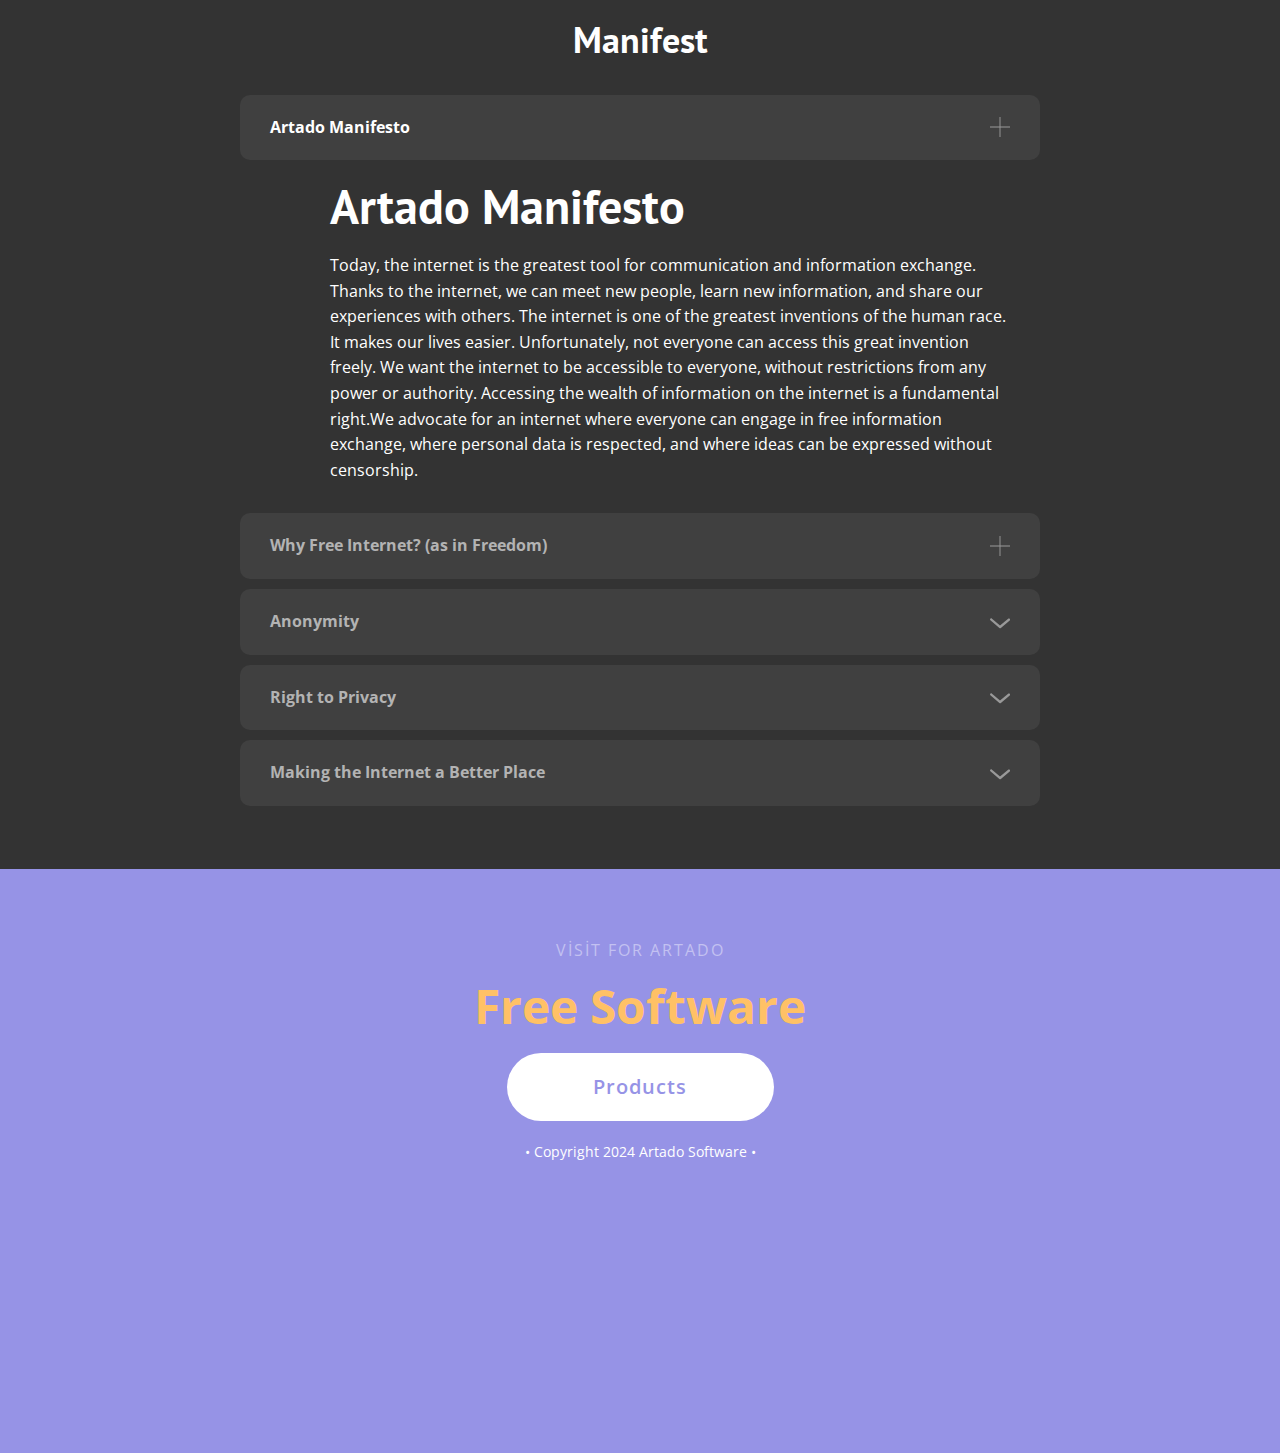
==== manifest/index.html @ 661f7820 "Add files via upload" ====
<!DOCTYPE html>
<html style="font-size: 16px;" lang="tr">
<head>
    <meta name="viewport" content="width=device-width, initial-scale=1.0">
    <meta charset="utf-8">
    <meta name="keywords" content="Özgür ve Açık kaynak üzerinde kurulu, Ücretsiz">
    <meta name="description" content="Artado Software ürünlerine ait dökümentasyon sayfası">
    <title>Artado Docs</title>
    <link rel="stylesheet" href="../capp.artado.com/98c7f1662faa76b8ba817a9982d3dadc472b928f/artado.css" media="screen">
<link rel="stylesheet" href="artado-site.css" media="screen">
<link rel="stylesheet" href="en_docs.css" media="screen">
    <script class="u-script" type="text/javascript" src="../capp.artado.com/assets/jquery-3.5.1.min.js" defer=""></script>
    <script class="u-script" type="text/javascript" src="../capp.artado.com/98c7f1662faa76b8ba817a9982d3dadc472b928f/artado.js" defer=""></script>
    <meta name="generator" content="Html">
    <link rel="icon" href="favicon.ico">
    <link id="u-theme-google-font" rel="stylesheet" href="https://fonts.googleapis.com/css?family=PT+Sans:400,400i,700,700i|Open+Sans:300,300i,400,400i,500,500i,600,600i,700,700i,800,800i">
    <link id="u-page-google-font" rel="stylesheet" href="https://fonts.googleapis.com/css?family=Open+Sans:300,300i,400,400i,500,500i,600,600i,700,700i,800,800i">
    
    
<body class="u-body u-hide-footer u-xl-mode" data-style="blank" data-posts="" data-global-section-properties="{&quot;colorings&quot;:{&quot;light&quot;:[&quot;clean&quot;],&quot;colored&quot;:[&quot;clean&quot;],&quot;dark&quot;:[&quot;dark&quot;]}}" data-source="blank" data-lang="tr" data-page-sections-style="[{&quot;name&quot;:&quot;blank&quot;}]" data-page-coloring-types="{&quot;light&quot;:[&quot;clean&quot;],&quot;colored&quot;:[&quot;clean&quot;],&quot;dark&quot;:[&quot;dark&quot;]}" data-page-category="&quot;Basic&quot;"><section class="u-align-center u-clearfix u-container-align-center u-grey-80 u-block-81af-1" custom-posts-hash="[T,T,T,T]" data-section-properties="{&quot;margin&quot;:&quot;none&quot;,&quot;stretch&quot;:true}" data-id="81af" data-style="accordion-5" id="sec-2fcc" data-source="Sketch">
  <div class="u-clearfix u-sheet u-block-81af-2">
    <h2 class="u-text u-text-default u-block-81af-3">Manifest<br></h2>
    <div class="u-accordion u-spacing-10 u-block-81af-4">
      
      
      <div class="u-accordion-item u-block-81af-13">
        <a class="active u-accordion-link u-active-grey-75 u-button-style u-grey-75 u-hover-grey-70 u-radius-10 u-text-active-white u-text-grey-30 u-text-hover-white u-block-81af-14" id="link-accordion-a910" aria-controls="accordion-a910" aria-selected="true">
          <span class="u-accordion-link-text">​Artado Manifesto</span><span class="u-accordion-link-icon u-icon u-text-grey-40 u-block-81af-26"><svg class="u-svg-link" preserveAspectRatio="xMidYMin slice" viewBox="0 0 42 42" style=""><use xmlns:xlink="http://www.w3.org/1999/xlink" xlink:href="#svg-a2e5"></use></svg><svg xmlns="http://www.w3.org/2000/svg" xmlns:xlink="http://www.w3.org/1999/xlink" version="1.1" xml:space="preserve" class="u-svg-content" viewBox="0 0 42 42" x="0px" y="0px" id="svg-a2e5" style="enable-background:new 0 0 42 42;"><polygon points="42,20 22,20 22,0 20,0 20,20 0,20 0,22 20,22 20,42 22,42 22,22 42,22 "></polygon></svg></span>
        </a>
        <div class="u-accordion-active u-accordion-pane u-container-style u-grey-80 u-block-81af-15" id="accordion-a910" aria-labelledby="link-accordion-a910">
          <div class="u-container-layout u-block-81af-16">
            
          <h1 class="u-text u-text-default u-block-81af-101">​Artado Manifesto</h1><p class="u-text u-text-default u-block-81af-106">​Today, the internet is the greatest tool for communication and information exchange. Thanks to the internet, we can meet new people, learn new information, and share our experiences with others. The internet is one of the greatest inventions of the human race. It makes our lives easier. Unfortunately, not everyone can access this great invention freely. We want the internet to be accessible to everyone, without restrictions from any power or authority. Accessing the wealth of information on the internet is a fundamental right.We advocate for an internet where everyone can engage in free information exchange, where personal data is respected, and where ideas can be expressed without censorship.</p></div>
        </div>
      </div>
    <div class="u-accordion-item u-block-81af-95">
        <a class="u-accordion-link u-active-grey-75 u-button-style u-grey-75 u-hover-grey-70 u-radius-10 u-text-active-white u-text-grey-30 u-text-hover-white u-block-81af-96" id="link-accordion-a910" aria-controls="accordion-a910" aria-selected="false">
          <span class="u-accordion-link-text">Why Free Internet? (as in Freedom)​</span><span class="u-accordion-link-icon u-icon u-text-grey-40 u-block-81af-97"><svg class="u-svg-link" preserveAspectRatio="xMidYMin slice" viewBox="0 0 42 42" style=""><use xmlns:xlink="http://www.w3.org/1999/xlink" xlink:href="#svg-5831"></use></svg><svg xmlns="http://www.w3.org/2000/svg" xmlns:xlink="http://www.w3.org/1999/xlink" version="1.1" xml:space="preserve" class="u-svg-content" viewBox="0 0 42 42" x="0px" y="0px" id="svg-5831" style="enable-background:new 0 0 42 42;"><polygon points="42,20 22,20 22,0 20,0 20,20 0,20 0,22 20,22 20,42 22,42 22,22 42,22 "></polygon></svg></span>
        </a>
        <div class="u-accordion-pane u-container-style u-grey-80 u-block-81af-98" id="accordion-a910" aria-labelledby="link-accordion-a910">
          <div class="u-container-layout u-block-81af-99">
            
          <h1 class="u-text u-text-default u-block-81af-108">​Why Free Internet? (as in Freedom)</h1><p class="u-text u-text-default u-block-81af-109">​People can share anything quickly and effectively through the internet. The internet allows rapid communication with millions. It is a tool for amplifying the voice of the public. Therefore, the internet should be accessible to everyone freely.Freedom of thought is a cornerstone of democracy. Restricting freedom of thought in democratically governed countries is a betrayal of democracy and the people. Freedom of thought should be a right for all of humanity, not just in democratic countries. The internet serves as a means to fulfill this right. Restricting this tool is a denial of one's fundamental rights.</p></div>
        </div>
      </div><div class="u-accordion-item u-block-81af-102">
    <a class="u-accordion-link u-active-grey-75 u-button-style u-grey-75 u-hover-grey-70 u-radius-10 u-text-active-white u-text-grey-30 u-text-hover-white u-block-81af-103" id="link-0812" aria-controls="0812" aria-selected="false">
        <span class="u-accordion-link-text">​Anonymity</span>
    <span class="u-accordion-link-icon u-icon u-text-grey-40 u-block-81af-104"><svg class="u-svg-link" preserveAspectRatio="xMidYMin slice" viewBox="0 0 16 16" style=""><use xlink:href="#svg-5d6e"></use></svg><svg xmlns="http://www.w3.org/2000/svg" xmlns:xlink="http://www.w3.org/1999/xlink" version="1.1" xml:space="preserve" class="u-svg-content" viewBox="0 0 16 16" x="0px" y="0px" id="svg-5d6e" data-color="#000000"><path d="M8,10.7L1.6,5.3c-0.4-0.4-1-0.4-1.3,0c-0.4,0.4-0.4,0.9,0,1.3l7.2,6.1c0.1,0.1,0.4,0.2,0.6,0.2s0.4-0.1,0.6-0.2l7.1-6
	c0.4-0.4,0.4-0.9,0-1.3c-0.4-0.4-1-0.4-1.3,0L8,10.7z"></path></svg></span></a>
    <div class="u-accordion-pane u-container-style u-grey-80 u-block-81af-105" id="0812" aria-labelledby="link-0812">
        <div class="u-container-layout u-block-81af-107">
        <h1 class="u-text u-text-default u-block-81af-118">​Anonymity</h1><p class="u-text u-text-default u-block-81af-119">​One of the most important aspects the internet brings is anonymity, but it can also be abused. The solution is not to restrict the internet or eliminate anonymity entirely. The fundamental and definitive solution is education and justice.An educated individual, enjoying freedom of thought, doesn't require anonymity. They know that expressing their ideas properly won't lead to negative consequences, and they won't misuse anonymity due to their education. Individuals who express themselves anonymously are often those without freedom of thought. An individual expresses ideas anonymously due to the fear of potential harm. Authorities seeking to prevent this misuse often attempt to eliminate anonymity or restrict the internet.Anonymous identities provided by the internet grant freedom of thought to those who lack it.</p></div>
    </div>
</div><div class="u-accordion-item u-block-81af-110">
    <a class="u-accordion-link u-active-grey-75 u-button-style u-grey-75 u-hover-grey-70 u-radius-10 u-text-active-white u-text-grey-30 u-text-hover-white u-block-81af-111" id="link-f676" aria-controls="f676" aria-selected="false">
        <span class="u-accordion-link-text">​Right to Privacy</span>
    <span class="u-accordion-link-icon u-icon u-text-grey-40 u-block-81af-112"><svg class="u-svg-link" preserveAspectRatio="xMidYMin slice" viewBox="0 0 16 16" style=""><use xlink:href="#svg-f643"></use></svg><svg xmlns="http://www.w3.org/2000/svg" xmlns:xlink="http://www.w3.org/1999/xlink" version="1.1" xml:space="preserve" class="u-svg-content" viewBox="0 0 16 16" x="0px" y="0px" id="svg-f643" data-color="#000000"><path d="M8,10.7L1.6,5.3c-0.4-0.4-1-0.4-1.3,0c-0.4,0.4-0.4,0.9,0,1.3l7.2,6.1c0.1,0.1,0.4,0.2,0.6,0.2s0.4-0.1,0.6-0.2l7.1-6
	c0.4-0.4,0.4-0.9,0-1.3c-0.4-0.4-1-0.4-1.3,0L8,10.7z"></path></svg></span></a>
    <div class="u-accordion-pane u-container-style u-grey-80 u-block-81af-113" id="f676" aria-labelledby="link-f676">
        <div class="u-container-layout u-block-81af-120">
        <h1 class="u-text u-text-default u-block-81af-121">​Right to Privacy</h1><p class="u-text u-text-default u-block-81af-122">​Privacy is one of the fundamental rights of individuals. Personal data should not be collected via the internet tools people use. Personal data is private and taking it without consent is a violation. At Artado, we respect individuals' personal data and strive to navigate the internet freely while protecting personal data. Individuals have the responsibility to choose the right tools to safeguard their personal data.</p></div>
    </div>
</div><div class="u-accordion-item u-block-81af-114">
    <a class="u-accordion-link u-active-grey-75 u-button-style u-grey-75 u-hover-grey-70 u-radius-10 u-text-active-white u-text-grey-30 u-text-hover-white u-block-81af-115" id="link-369d" aria-controls="369d" aria-selected="false">
        <span class="u-accordion-link-text">​Making the Internet a Better Place</span>
    <span class="u-accordion-link-icon u-icon u-text-grey-40 u-block-81af-116"><svg class="u-svg-link" preserveAspectRatio="xMidYMin slice" viewBox="0 0 16 16" style=""><use xlink:href="#svg-ec94"></use></svg><svg xmlns="http://www.w3.org/2000/svg" xmlns:xlink="http://www.w3.org/1999/xlink" version="1.1" xml:space="preserve" class="u-svg-content" viewBox="0 0 16 16" x="0px" y="0px" id="svg-ec94" data-color="#000000"><path d="M8,10.7L1.6,5.3c-0.4-0.4-1-0.4-1.3,0c-0.4,0.4-0.4,0.9,0,1.3l7.2,6.1c0.1,0.1,0.4,0.2,0.6,0.2s0.4-0.1,0.6-0.2l7.1-6
	c0.4-0.4,0.4-0.9,0-1.3c-0.4-0.4-1-0.4-1.3,0L8,10.7z"></path></svg></span></a>
    <div class="u-accordion-pane u-container-style u-grey-80 u-block-81af-117" id="369d" aria-labelledby="link-369d">
        <div class="u-container-layout u-block-81af-123">
        <h1 class="u-text u-text-default u-block-81af-124">​Making the Internet a Better Place</h1><p class="u-text u-text-default u-block-81af-125">​Implementing the principles above will truly make the internet a beautiful place. In the 21st century, the internet is both an entertainment network and a communication network. It is one of the most important factors for human progress. We at Artado support the principles mentioned above and invite you to do the same. The internet will be a better place when we unite!</p></div>
    </div>
</div></div>
  </div>
  <style data-mode="XL" data-visited="true">@media (min-width: 1200px) {
  .u-block-81af-1 {
    background-image: none;
  }
  .u-block-81af-2 {
    min-height: 869px;
  }
  .u-block-81af-3 {
    font-weight: 700;
    margin-top: 0;
    margin-bottom: 0;
    margin-left: auto;
    margin-right: auto;
  }
  .u-block-81af-4 {
    width: 800px;
    margin-top: 35px;
    margin-left: auto;
    margin-right: auto;
    margin-bottom: 60px;
  }
  .u-block-81af-13 {
    margin-bottom: 0;
  }
  .u-block-81af-14 {
    background-image: none;
    font-weight: 700;
    padding-top: 20px;
    padding-bottom: 20px;
    padding-left: 30px;
    padding-right: 30px;
  }
  .u-block-81af-26 {
    height: 20px;
    width: 20px;
  }
  .u-block-81af-15 {
    min-height: 283px;
    background-image: none;
    height: auto;
  }
  .u-block-81af-16 {
    padding-top: 0;
    padding-bottom: 0;
    padding-left: 30px;
    padding-right: 30px;
  }
  .u-block-81af-101 {
    margin-top: 30px;
    margin-right: auto;
    margin-bottom: 0;
    margin-left: 60px;
  }
  .u-block-81af-106 {
    margin-left: 60px;
    margin-right: auto;
    margin-bottom: 0;
  }
  .u-block-81af-96 {
    background-image: none;
    font-weight: 700;
    padding-top: 20px;
    padding-bottom: 20px;
    padding-left: 30px;
    padding-right: 30px;
  }
  .u-block-81af-97 {
    height: 20px;
    width: 20px;
  }
  .u-block-81af-98 {
    min-height: 283px;
    background-image: none;
    height: auto;
  }
  .u-block-81af-99 {
    padding-top: 0;
    padding-bottom: 0;
    padding-left: 18px;
    padding-right: 18px;
  }
  .u-block-81af-108 {
    margin-top: 39px;
    margin-right: auto;
    margin-bottom: 0;
    margin-left: 0;
  }
  .u-block-81af-109 {
    margin-top: 18px;
    margin-right: auto;
    margin-bottom: 0;
    margin-left: 0;
  }
  .u-block-81af-102 {
    margin-bottom: 0;
  }
  .u-block-81af-103 {
    background-image: none;
    font-weight: 700;
    padding-top: 20px;
    padding-bottom: 20px;
    padding-left: 30px;
    padding-right: 30px;
  }
  .u-block-81af-104 {
    height: 20px;
    width: 20px;
  }
  .u-block-81af-105 {
    min-height: 283px;
    background-image: none;
    height: auto;
  }
  .u-block-81af-107 {
    padding-top: 30px;
    padding-bottom: 30px;
    padding-left: 30px;
    padding-right: 30px;
  }
  .u-block-81af-118 {
    margin-bottom: 0;
    margin-top: 0;
  }
  .u-block-81af-119 {
    margin-left: 0;
    margin-right: auto;
    margin-bottom: 0;
  }
  .u-block-81af-110 {
    margin-bottom: 0;
  }
  .u-block-81af-111 {
    background-image: none;
    font-weight: 700;
    padding-top: 20px;
    padding-bottom: 20px;
    padding-left: 30px;
    padding-right: 30px;
  }
  .u-block-81af-112 {
    height: 20px;
    width: 20px;
  }
  .u-block-81af-113 {
    min-height: 283px;
    background-image: none;
    height: auto;
  }
  .u-block-81af-120 {
    padding-top: 30px;
    padding-bottom: 30px;
    padding-left: 30px;
    padding-right: 30px;
  }
  .u-block-81af-121 {
    margin-bottom: 0;
    margin-top: 0;
  }
  .u-block-81af-122 {
    margin-left: 0;
    margin-right: auto;
    margin-bottom: 0;
  }
  .u-block-81af-114 {
    margin-bottom: 0;
  }
  .u-block-81af-115 {
    background-image: none;
    font-weight: 700;
    padding-top: 20px;
    padding-bottom: 20px;
    padding-left: 30px;
    padding-right: 30px;
  }
  .u-block-81af-116 {
    height: 20px;
    width: 20px;
  }
  .u-block-81af-117 {
    min-height: 283px;
    background-image: none;
    height: auto;
  }
  .u-block-81af-123 {
    padding-top: 30px;
    padding-left: 30px;
    padding-right: 30px;
    padding-bottom: 63px;
  }
  .u-block-81af-124 {
    margin-bottom: 0;
    margin-top: 0;
  }
  .u-block-81af-125 {
    margin-left: 0;
    margin-right: auto;
    margin-bottom: 0;
  }
}</style>
  <style data-mode="LG">@media (max-width: 1199px) and (min-width: 992px) {
  .u-block-81af-1 {
    background-image: none;
  }
  .u-block-81af-2 {
    min-height: 869px;
  }
  .u-block-81af-3 {
    font-weight: 700;
    margin-top: 0;
    margin-left: auto;
    margin-right: auto;
    margin-bottom: 0;
  }
  .u-block-81af-4 {
    margin-bottom: 60px;
    margin-top: 35px;
    width: 800px;
    margin-left: auto;
    margin-right: auto;
  }
  .u-block-81af-13 {
    margin-bottom: 0;
  }
  .u-block-81af-14 {
    background-image: none;
    font-weight: 700;
    padding-top: 20px;
    padding-bottom: 20px;
    padding-left: 30px;
    padding-right: 30px;
  }
  .u-block-81af-26 {
    height: 20px;
    width: 20px;
  }
  .u-block-81af-15 {
    background-image: none;
    height: auto;
    min-height: 283px;
  }
  .u-block-81af-16 {
    padding-top: 0;
    padding-bottom: 0;
    padding-left: 30px;
    padding-right: 30px;
  }
  .u-block-81af-101 {
    margin-top: 30px;
    margin-right: auto;
    margin-bottom: 0;
    margin-left: 60px;
  }
  .u-block-81af-106 {
    margin-left: 60px;
    margin-right: auto;
    margin-bottom: 0;
  }
  .u-block-81af-96 {
    background-image: none;
    font-weight: 700;
    padding-top: 20px;
    padding-bottom: 20px;
    padding-left: 30px;
    padding-right: 30px;
  }
  .u-block-81af-97 {
    height: 20px;
    width: 20px;
  }
  .u-block-81af-98 {
    background-image: none;
    height: auto;
    min-height: 283px;
  }
  .u-block-81af-99 {
    padding-top: 0;
    padding-bottom: 0;
    padding-left: 18px;
    padding-right: 18px;
  }
  .u-block-81af-108 {
    margin-top: 39px;
    margin-right: auto;
    margin-bottom: 0;
    margin-left: 0;
  }
  .u-block-81af-109 {
    margin-left: 0;
    margin-right: auto;
    margin-bottom: 0;
    margin-top: 18px;
  }
  .u-block-81af-102 {
    margin-bottom: 0;
  }
  .u-block-81af-103 {
    background-image: none;
    font-weight: 700;
    padding-top: 20px;
    padding-bottom: 20px;
    padding-left: 30px;
    padding-right: 30px;
  }
  .u-block-81af-104 {
    height: 20px;
    width: 20px;
  }
  .u-block-81af-105 {
    background-image: none;
    height: auto;
    min-height: 283px;
  }
  .u-block-81af-107 {
    padding-top: 30px;
    padding-bottom: 30px;
    padding-left: 30px;
    padding-right: 30px;
  }
  .u-block-81af-118 {
    margin-bottom: 0;
    margin-top: 0;
  }
  .u-block-81af-119 {
    margin-left: 0;
    margin-right: auto;
    margin-bottom: 0;
  }
  .u-block-81af-110 {
    margin-bottom: 0;
  }
  .u-block-81af-111 {
    background-image: none;
    font-weight: 700;
    padding-top: 20px;
    padding-bottom: 20px;
    padding-left: 30px;
    padding-right: 30px;
  }
  .u-block-81af-112 {
    height: 20px;
    width: 20px;
  }
  .u-block-81af-113 {
    background-image: none;
    height: auto;
    min-height: 283px;
  }
  .u-block-81af-120 {
    padding-top: 30px;
    padding-bottom: 30px;
    padding-left: 30px;
    padding-right: 30px;
  }
  .u-block-81af-121 {
    margin-bottom: 0;
    margin-top: 0;
  }
  .u-block-81af-122 {
    margin-left: 0;
    margin-right: auto;
    margin-bottom: 0;
  }
  .u-block-81af-114 {
    margin-bottom: 0;
  }
  .u-block-81af-115 {
    background-image: none;
    font-weight: 700;
    padding-top: 20px;
    padding-bottom: 20px;
    padding-left: 30px;
    padding-right: 30px;
  }
  .u-block-81af-116 {
    height: 20px;
    width: 20px;
  }
  .u-block-81af-117 {
    background-image: none;
    height: auto;
    min-height: 283px;
  }
  .u-block-81af-123 {
    padding-top: 30px;
    padding-bottom: 63px;
    padding-left: 30px;
    padding-right: 30px;
  }
  .u-block-81af-124 {
    margin-bottom: 0;
    margin-top: 0;
  }
  .u-block-81af-125 {
    margin-left: 0;
    margin-right: auto;
    margin-bottom: 0;
  }
}</style>
  <style data-mode="MD">@media (max-width: 991px) and (min-width: 768px) {
  .u-block-81af-1 {
    background-image: none;
  }
  .u-block-81af-2 {
    min-height: 869px;
  }
  .u-block-81af-3 {
    font-weight: 700;
    margin-top: 0;
    margin-left: auto;
    margin-right: auto;
    margin-bottom: 0;
  }
  .u-block-81af-4 {
    margin-bottom: 60px;
    margin-top: 35px;
    width: 720px;
    margin-left: auto;
    margin-right: auto;
  }
  .u-block-81af-13 {
    margin-bottom: 0;
  }
  .u-block-81af-14 {
    background-image: none;
    font-weight: 700;
    padding-top: 20px;
    padding-bottom: 20px;
    padding-left: 30px;
    padding-right: 30px;
  }
  .u-block-81af-26 {
    height: 20px;
    width: 20px;
  }
  .u-block-81af-15 {
    background-image: none;
    height: auto;
    min-height: 283px;
  }
  .u-block-81af-16 {
    padding-top: 0;
    padding-bottom: 0;
    padding-left: 30px;
    padding-right: 30px;
  }
  .u-block-81af-101 {
    margin-top: 30px;
    margin-right: auto;
    margin-bottom: 0;
    margin-left: 60px;
  }
  .u-block-81af-106 {
    margin-left: 60px;
    margin-right: auto;
    margin-bottom: 0;
  }
  .u-block-81af-96 {
    background-image: none;
    font-weight: 700;
    padding-top: 20px;
    padding-bottom: 20px;
    padding-left: 30px;
    padding-right: 30px;
  }
  .u-block-81af-97 {
    height: 20px;
    width: 20px;
  }
  .u-block-81af-98 {
    background-image: none;
    height: auto;
    min-height: 283px;
  }
  .u-block-81af-99 {
    padding-top: 0;
    padding-bottom: 0;
    padding-left: 18px;
    padding-right: 18px;
  }
  .u-block-81af-108 {
    margin-top: 39px;
    margin-right: 0;
    margin-bottom: 0;
    margin-left: 0;
  }
  .u-block-81af-109 {
    margin-left: 0;
    margin-right: auto;
    margin-bottom: 0;
    margin-top: 18px;
  }
  .u-block-81af-102 {
    margin-bottom: 0;
  }
  .u-block-81af-103 {
    background-image: none;
    font-weight: 700;
    padding-top: 20px;
    padding-bottom: 20px;
    padding-left: 30px;
    padding-right: 30px;
  }
  .u-block-81af-104 {
    height: 20px;
    width: 20px;
  }
  .u-block-81af-105 {
    background-image: none;
    height: auto;
    min-height: 283px;
  }
  .u-block-81af-107 {
    padding-top: 30px;
    padding-bottom: 30px;
    padding-left: 30px;
    padding-right: 30px;
  }
  .u-block-81af-118 {
    margin-bottom: 0;
    margin-top: 0;
  }
  .u-block-81af-119 {
    margin-left: 0;
    margin-right: auto;
    margin-bottom: 0;
  }
  .u-block-81af-110 {
    margin-bottom: 0;
  }
  .u-block-81af-111 {
    background-image: none;
    font-weight: 700;
    padding-top: 20px;
    padding-bottom: 20px;
    padding-left: 30px;
    padding-right: 30px;
  }
  .u-block-81af-112 {
    height: 20px;
    width: 20px;
  }
  .u-block-81af-113 {
    background-image: none;
    height: auto;
    min-height: 283px;
  }
  .u-block-81af-120 {
    padding-top: 30px;
    padding-bottom: 30px;
    padding-left: 30px;
    padding-right: 30px;
  }
  .u-block-81af-121 {
    margin-bottom: 0;
    margin-top: 0;
  }
  .u-block-81af-122 {
    margin-left: 0;
    margin-right: auto;
    margin-bottom: 0;
  }
  .u-block-81af-114 {
    margin-bottom: 0;
  }
  .u-block-81af-115 {
    background-image: none;
    font-weight: 700;
    padding-top: 20px;
    padding-bottom: 20px;
    padding-left: 30px;
    padding-right: 30px;
  }
  .u-block-81af-116 {
    height: 20px;
    width: 20px;
  }
  .u-block-81af-117 {
    background-image: none;
    height: auto;
    min-height: 283px;
  }
  .u-block-81af-123 {
    padding-top: 30px;
    padding-bottom: 30px;
    padding-left: 30px;
    padding-right: 30px;
  }
  .u-block-81af-124 {
    margin-bottom: 0;
    margin-top: 0;
  }
  .u-block-81af-125 {
    margin-left: 0;
    margin-right: auto;
    margin-bottom: 0;
  }
}</style>
  <style data-mode="SM">@media (max-width: 767px) and (min-width: 576px) {
  .u-block-81af-1 {
    background-image: none;
  }
  .u-block-81af-2 {
    min-height: 869px;
  }
  .u-block-81af-3 {
    font-weight: 700;
    margin-top: 0;
    margin-left: auto;
    margin-right: auto;
    margin-bottom: 0;
  }
  .u-block-81af-4 {
    margin-bottom: 60px;
    margin-top: 35px;
    width: 540px;
    margin-left: auto;
    margin-right: auto;
  }
  .u-block-81af-13 {
    margin-bottom: 0;
  }
  .u-block-81af-14 {
    background-image: none;
    font-weight: 700;
    padding-top: 20px;
    padding-bottom: 20px;
    padding-left: 30px;
    padding-right: 30px;
  }
  .u-block-81af-26 {
    height: 20px;
    width: 20px;
  }
  .u-block-81af-15 {
    background-image: none;
    height: auto;
    min-height: 283px;
  }
  .u-block-81af-16 {
    padding-top: 0;
    padding-bottom: 0;
    padding-left: 30px;
    padding-right: 30px;
  }
  .u-block-81af-101 {
    margin-top: 30px;
    margin-right: auto;
    margin-bottom: 0;
    margin-left: 60px;
  }
  .u-block-81af-106 {
    margin-left: 60px;
    margin-right: auto;
    margin-bottom: 0;
  }
  .u-block-81af-96 {
    background-image: none;
    font-weight: 700;
    padding-top: 20px;
    padding-bottom: 20px;
    padding-left: 30px;
    padding-right: 30px;
  }
  .u-block-81af-97 {
    height: 20px;
    width: 20px;
  }
  .u-block-81af-98 {
    background-image: none;
    height: auto;
    min-height: 283px;
  }
  .u-block-81af-99 {
    padding-top: 0;
    padding-bottom: 0;
    padding-left: 10px;
    padding-right: 10px;
  }
  .u-block-81af-108 {
    margin-top: 39px;
    margin-right: 0;
    margin-bottom: 0;
    margin-left: 0;
  }
  .u-block-81af-109 {
    margin-left: 0;
    margin-right: auto;
    margin-bottom: 0;
    margin-top: 18px;
  }
  .u-block-81af-102 {
    margin-bottom: 0;
  }
  .u-block-81af-103 {
    background-image: none;
    font-weight: 700;
    padding-top: 20px;
    padding-bottom: 20px;
    padding-left: 30px;
    padding-right: 30px;
  }
  .u-block-81af-104 {
    height: 20px;
    width: 20px;
  }
  .u-block-81af-105 {
    background-image: none;
    height: auto;
    min-height: 283px;
  }
  .u-block-81af-107 {
    padding-top: 30px;
    padding-bottom: 30px;
    padding-left: 10px;
    padding-right: 10px;
  }
  .u-block-81af-118 {
    margin-bottom: 0;
    margin-top: 0;
  }
  .u-block-81af-119 {
    margin-left: 0;
    margin-right: auto;
    margin-bottom: 0;
  }
  .u-block-81af-110 {
    margin-bottom: 0;
  }
  .u-block-81af-111 {
    background-image: none;
    font-weight: 700;
    padding-top: 20px;
    padding-bottom: 20px;
    padding-left: 30px;
    padding-right: 30px;
  }
  .u-block-81af-112 {
    height: 20px;
    width: 20px;
  }
  .u-block-81af-113 {
    background-image: none;
    height: auto;
    min-height: 283px;
  }
  .u-block-81af-120 {
    padding-top: 30px;
    padding-bottom: 30px;
    padding-left: 10px;
    padding-right: 10px;
  }
  .u-block-81af-121 {
    margin-bottom: 0;
    margin-top: 0;
  }
  .u-block-81af-122 {
    margin-left: 0;
    margin-right: auto;
    margin-bottom: 0;
  }
  .u-block-81af-114 {
    margin-bottom: 0;
  }
  .u-block-81af-115 {
    background-image: none;
    font-weight: 700;
    padding-top: 20px;
    padding-bottom: 20px;
    padding-left: 30px;
    padding-right: 30px;
  }
  .u-block-81af-116 {
    height: 20px;
    width: 20px;
  }
  .u-block-81af-117 {
    background-image: none;
    height: auto;
    min-height: 283px;
  }
  .u-block-81af-123 {
    padding-top: 30px;
    padding-bottom: 30px;
    padding-left: 10px;
    padding-right: 10px;
  }
  .u-block-81af-124 {
    margin-bottom: 0;
    margin-top: 0;
  }
  .u-block-81af-125 {
    margin-left: 0;
    margin-right: auto;
    margin-bottom: 0;
  }
}</style>
  <style data-mode="XS">@media (max-width: 575px) {
  .u-block-81af-1 {
    background-image: none;
  }
  .u-block-81af-2 {
    min-height: 869px;
  }
  .u-block-81af-3 {
    font-weight: 700;
    margin-top: 0;
    margin-left: auto;
    margin-right: auto;
    margin-bottom: 0;
  }
  .u-block-81af-4 {
    margin-bottom: 60px;
    margin-top: 35px;
    width: 340px;
    margin-left: auto;
    margin-right: auto;
  }
  .u-block-81af-13 {
    margin-bottom: 0;
  }
  .u-block-81af-14 {
    background-image: none;
    font-weight: 700;
    padding-top: 20px;
    padding-bottom: 20px;
    padding-left: 30px;
    padding-right: 30px;
  }
  .u-block-81af-26 {
    height: 20px;
    width: 20px;
  }
  .u-block-81af-15 {
    background-image: none;
    height: auto;
    min-height: 283px;
  }
  .u-block-81af-16 {
    padding-top: 0;
    padding-bottom: 0;
    padding-left: 30px;
    padding-right: 30px;
  }
  .u-block-81af-101 {
    margin-top: 30px;
    margin-right: auto;
    margin-bottom: 0;
    margin-left: 60px;
  }
  .u-block-81af-106 {
    margin-left: 60px;
    margin-right: auto;
    margin-bottom: 0;
  }
  .u-block-81af-96 {
    background-image: none;
    font-weight: 700;
    padding-top: 20px;
    padding-bottom: 20px;
    padding-left: 30px;
    padding-right: 30px;
  }
  .u-block-81af-97 {
    height: 20px;
    width: 20px;
  }
  .u-block-81af-98 {
    background-image: none;
    height: auto;
    min-height: 283px;
  }
  .u-block-81af-99 {
    padding-top: 0;
    padding-bottom: 0;
    padding-left: 10px;
    padding-right: 10px;
  }
  .u-block-81af-108 {
    margin-top: 39px;
    margin-right: 0;
    margin-bottom: 0;
    margin-left: 0;
  }
  .u-block-81af-109 {
    margin-left: 0;
    margin-right: auto;
    margin-bottom: 0;
    margin-top: 18px;
  }
  .u-block-81af-102 {
    margin-bottom: 0;
  }
  .u-block-81af-103 {
    background-image: none;
    font-weight: 700;
    padding-top: 20px;
    padding-bottom: 20px;
    padding-left: 30px;
    padding-right: 30px;
  }
  .u-block-81af-104 {
    height: 20px;
    width: 20px;
  }
  .u-block-81af-105 {
    background-image: none;
    height: auto;
    min-height: 283px;
  }
  .u-block-81af-107 {
    padding-top: 30px;
    padding-bottom: 30px;
    padding-left: 10px;
    padding-right: 10px;
  }
  .u-block-81af-118 {
    margin-bottom: 0;
    margin-top: 0;
  }
  .u-block-81af-119 {
    margin-left: 0;
    margin-right: auto;
    margin-bottom: 0;
  }
  .u-block-81af-110 {
    margin-bottom: 0;
  }
  .u-block-81af-111 {
    background-image: none;
    font-weight: 700;
    padding-top: 20px;
    padding-bottom: 20px;
    padding-left: 30px;
    padding-right: 30px;
  }
  .u-block-81af-112 {
    height: 20px;
    width: 20px;
  }
  .u-block-81af-113 {
    background-image: none;
    height: auto;
    min-height: 283px;
  }
  .u-block-81af-120 {
    padding-top: 30px;
    padding-bottom: 30px;
    padding-left: 10px;
    padding-right: 10px;
  }
  .u-block-81af-121 {
    margin-bottom: 0;
    margin-top: 0;
  }
  .u-block-81af-122 {
    margin-left: 0;
    margin-right: auto;
    margin-bottom: 0;
  }
  .u-block-81af-114 {
    margin-bottom: 0;
  }
  .u-block-81af-115 {
    background-image: none;
    font-weight: 700;
    padding-top: 20px;
    padding-bottom: 20px;
    padding-left: 30px;
    padding-right: 30px;
  }
  .u-block-81af-116 {
    height: 20px;
    width: 20px;
  }
  .u-block-81af-117 {
    background-image: none;
    height: auto;
    min-height: 283px;
  }
  .u-block-81af-123 {
    padding-top: 30px;
    padding-bottom: 30px;
    padding-left: 10px;
    padding-right: 10px;
  }
  .u-block-81af-124 {
    margin-bottom: 0;
    margin-top: 0;
  }
  .u-block-81af-125 {
    margin-left: 0;
    margin-right: auto;
    margin-bottom: 0;
  }
}</style>
</section><section class="u-align-center u-clearfix u-container-align-center u-palette-1-base u-block-7c78-1" custom-posts-hash="[]" data-style="blank" data-section-properties="{&quot;margin&quot;:&quot;none&quot;,&quot;stretch&quot;:true}" id="sec-995b" data-source="Blank" data-id="7c78">
  <div class="u-clearfix u-sheet u-block-7c78-2"><h5 class="u-custom-font u-text u-text-font u-text-palette-1-light-2 u-block-7c78-3">Visit for artado</h5><h1 class="u-custom-font u-font-open-sans u-text u-text-palette-3-base u-block-7c78-5">Free Software</h1><a href="https://artado.xyz" class="u-active-palette-1-light-2 u-btn u-btn-round u-button-style u-hover-palette-1-light-2 u-radius-50 u-text-palette-1-base u-white u-block-7c78-7" target="_blank">​Products</a><p class="u-text u-block-7c78-8"> • Copyright 2024 Artado Software •</p></div>
<style data-mode="XL">@media (min-width: 1200px) {
  .u-block-7c78-1 {
    background-image: none;
  }
  .u-block-7c78-2 {
    min-height: 584px;
  }
  .u-block-7c78-3 {
    font-weight: 400;
    text-transform: uppercase;
    font-size: 1rem;
    letter-spacing: 2px;
    width: 255px;
    margin-top: 72px;
    margin-left: auto;
    margin-right: auto;
    margin-bottom: 0;
  }
  .u-block-7c78-5 {
    font-size: 6rem;
    width: 514px;
    margin-top: 20px;
    margin-left: auto;
    margin-right: auto;
    margin-bottom: 0;
  }
  .u-block-7c78-7 {
    border-style: none;
    font-size: 1.25rem;
    letter-spacing: 1px;
    background-image: none;
    font-weight: 600;
    align-self: center;
    text-transform: none;
    margin-top: 20px;
    margin-left: auto;
    margin-right: auto;
    margin-bottom: 0;
    padding-top: 18px;
    padding-right: 87px;
    padding-bottom: 18px;
    padding-left: 86px;
  }
  .u-block-7c78-8 {
    font-size: 0.875rem;
    width: 581px;
    margin-top: 28px;
    margin-left: auto;
    margin-right: auto;
    margin-bottom: 60px;
  }
}</style><style data-mode="LG">@media (max-width: 1199px) and (min-width: 992px) {
  .u-block-7c78-1 {
    background-image: none;
  }
  .u-block-7c78-2 {
    min-height: 584px;
  }
  .u-block-7c78-3 {
    font-weight: 400;
    text-transform: uppercase;
    letter-spacing: 2px;
    width: 255px;
    margin-top: 72px;
    margin-left: auto;
    margin-right: auto;
    margin-bottom: 0;
    font-size: 1rem;
  }
  .u-block-7c78-5 {
    font-size: 6rem;
    width: 514px;
    margin-top: 20px;
    margin-left: auto;
    margin-right: auto;
    margin-bottom: 0;
  }
  .u-block-7c78-7 {
    background-image: none;
    border-style: none;
    font-size: 1.25rem;
    letter-spacing: 1px;
    font-weight: 600;
    align-self: center;
    margin-top: 20px;
    margin-left: auto;
    margin-right: auto;
    margin-bottom: 0;
    padding-top: 18px;
    padding-right: 87px;
    padding-bottom: 18px;
    padding-left: 86px;
    text-transform: none;
  }
  .u-block-7c78-8 {
    font-size: 0.875rem;
    width: 581px;
    margin-top: 28px;
    margin-left: auto;
    margin-right: auto;
    margin-bottom: 60px;
  }
}</style><style data-mode="MD">@media (max-width: 991px) and (min-width: 768px) {
  .u-block-7c78-1 {
    background-image: none;
  }
  .u-block-7c78-2 {
    min-height: 584px;
  }
  .u-block-7c78-3 {
    font-weight: 400;
    text-transform: uppercase;
    letter-spacing: 2px;
    width: 255px;
    margin-top: 72px;
    margin-left: auto;
    margin-right: auto;
    margin-bottom: 0;
    font-size: 1rem;
  }
  .u-block-7c78-5 {
    font-size: 6rem;
    width: 514px;
    margin-top: 20px;
    margin-left: auto;
    margin-right: auto;
    margin-bottom: 0;
  }
  .u-block-7c78-7 {
    background-image: none;
    border-style: none;
    font-size: 1.25rem;
    letter-spacing: 1px;
    font-weight: 600;
    align-self: center;
    margin-top: 20px;
    margin-left: auto;
    margin-right: auto;
    margin-bottom: 0;
    padding-top: 18px;
    padding-right: 87px;
    padding-bottom: 18px;
    padding-left: 86px;
    text-transform: none;
  }
  .u-block-7c78-8 {
    font-size: 0.875rem;
    width: 581px;
    margin-top: 28px;
    margin-left: auto;
    margin-right: auto;
    margin-bottom: 60px;
  }
}</style><style data-mode="SM" data-visited="true">@media (max-width: 767px) and (min-width: 576px) {
  .u-block-7c78-1 {
    background-image: none;
  }
  .u-block-7c78-2 {
    min-height: 584px;
  }
  .u-block-7c78-3 {
    font-weight: 400;
    text-transform: uppercase;
    letter-spacing: 2px;
    width: 255px;
    margin-top: 72px;
    margin-left: auto;
    margin-right: auto;
    margin-bottom: 0;
    font-size: 1rem;
  }
  .u-block-7c78-5 {
    font-size: 6rem;
    width: 514px;
    margin-top: 20px;
    margin-left: auto;
    margin-right: auto;
    margin-bottom: 0;
  }
  .u-block-7c78-7 {
    background-image: none;
    border-style: none;
    font-size: 1.25rem;
    letter-spacing: 1px;
    font-weight: 600;
    align-self: center;
    margin-top: 20px;
    margin-left: auto;
    margin-right: auto;
    margin-bottom: 0;
    padding-top: 18px;
    padding-right: 87px;
    padding-bottom: 18px;
    padding-left: 86px;
    text-transform: none;
  }
  .u-block-7c78-8 {
    font-size: 0.875rem;
    width: 540px;
    margin-top: 28px;
    margin-left: auto;
    margin-right: auto;
    margin-bottom: 60px;
  }
}</style><style data-mode="XS" data-visited="true">@media (max-width: 575px) {
  .u-block-7c78-1 {
    background-image: none;
  }
  .u-block-7c78-2 {
    min-height: 584px;
  }
  .u-block-7c78-3 {
    font-weight: 400;
    text-transform: uppercase;
    letter-spacing: 2px;
    width: 255px;
    margin-top: 72px;
    margin-left: auto;
    margin-right: auto;
    margin-bottom: 0;
    font-size: 1rem;
  }
  .u-block-7c78-5 {
    font-size: 3.75rem;
    width: 340px;
    margin-top: 20px;
    margin-left: auto;
    margin-right: auto;
    margin-bottom: 0;
  }
  .u-block-7c78-7 {
    background-image: none;
    border-style: none;
    font-size: 1.25rem;
    letter-spacing: 1px;
    font-weight: 600;
    align-self: center;
    margin-top: 20px;
    margin-left: auto;
    margin-right: auto;
    margin-bottom: 0;
    padding-top: 18px;
    padding-right: 87px;
    padding-bottom: 18px;
    padding-left: 86px;
    text-transform: none;
  }
  .u-block-7c78-8 {
    font-size: 0.875rem;
    width: 340px;
    margin-top: 28px;
    margin-left: auto;
    margin-right: auto;
    margin-bottom: 60px;
  }
}</style></section>
</body></html>
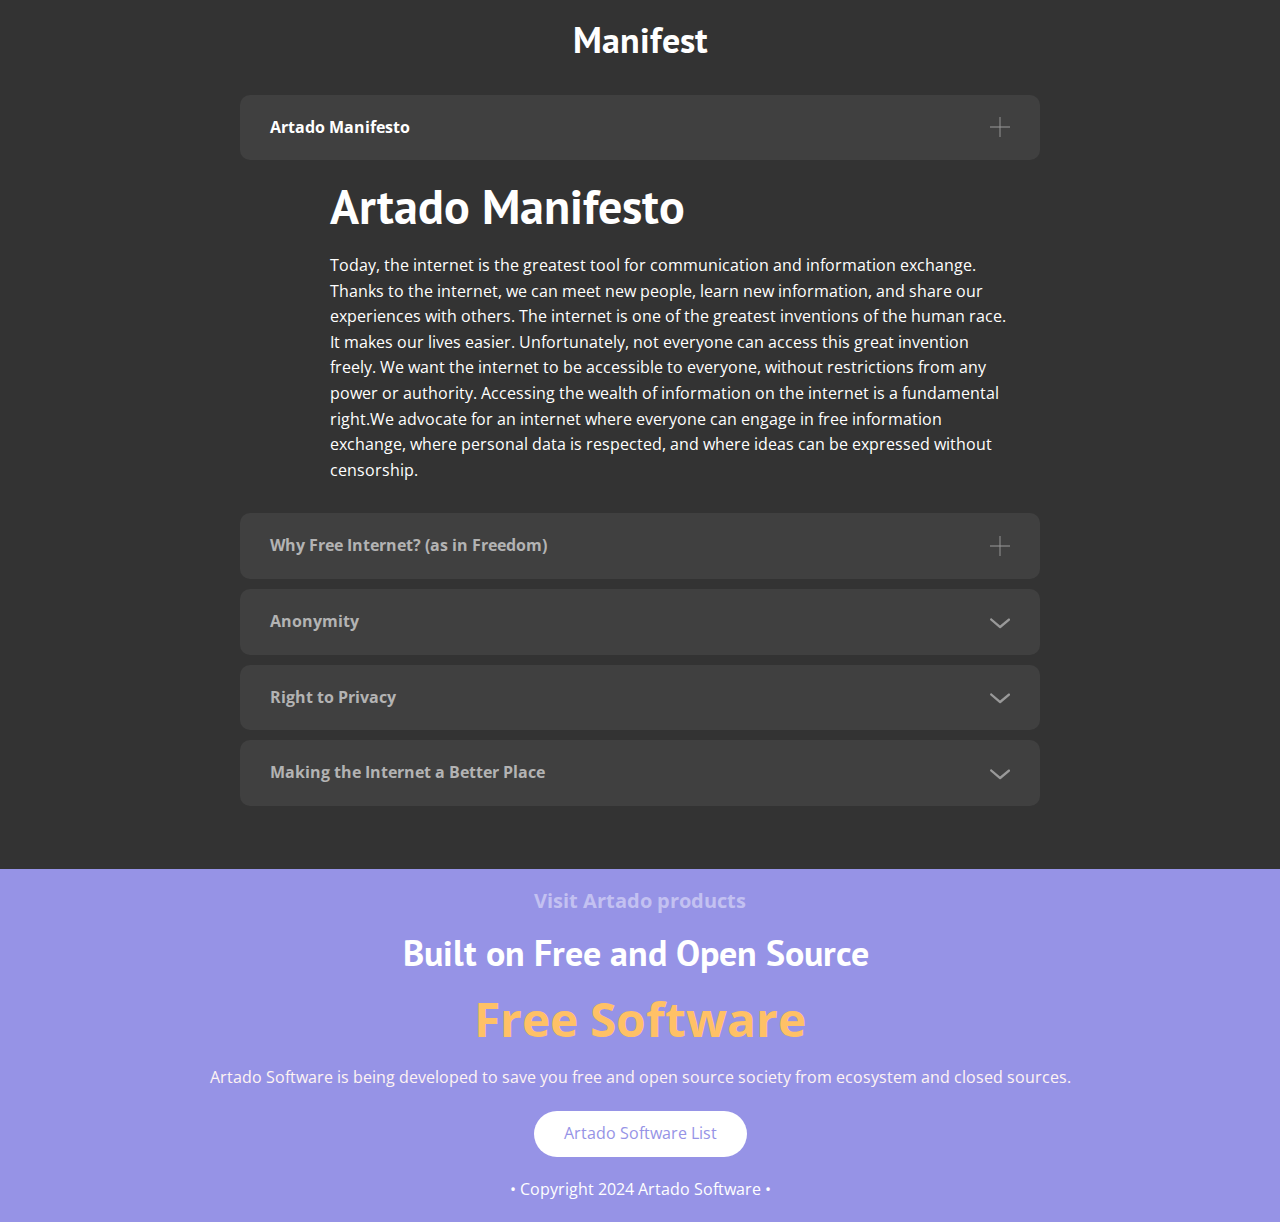
==== commit ce04a25d: "Add files via upload" ====
--- a/manifest/index.html
+++ b/manifest/index.html
@@ -1066,9 +1066,18 @@
     margin-bottom: 0;
   }
 }</style>
-</section><section class="u-align-center u-clearfix u-container-align-center u-palette-1-base u-block-7c78-1" custom-posts-hash="[]" data-style="blank" data-section-properties="{&quot;margin&quot;:&quot;none&quot;,&quot;stretch&quot;:true}" id="sec-995b" data-source="Blank" data-id="7c78">
-  <div class="u-clearfix u-sheet u-block-7c78-2"><h5 class="u-custom-font u-text u-text-font u-text-palette-1-light-2 u-block-7c78-3">Visit for artado</h5><h1 class="u-custom-font u-font-open-sans u-text u-text-palette-3-base u-block-7c78-5">Free Software</h1><a href="https://artado.xyz" class="u-active-palette-1-light-2 u-btn u-btn-round u-button-style u-hover-palette-1-light-2 u-radius-50 u-text-palette-1-base u-white u-block-7c78-7" target="_blank">​Products</a><p class="u-text u-block-7c78-8"> • Copyright 2024 Artado Software •</p></div>
-<style data-mode="XL">@media (min-width: 1200px) {
+    </section>
+    <section class="u-align-center u-clearfix u-container-align-center u-palette-1-base u-section-2" id="sec-995b">
+      <div class="u-clearfix u-sheet u-sheet-1">
+        <h5 class="u-custom-font u-text u-text-font u-text-palette-1-light-2 u-text-1">Visit Artado products</h5>
+        <h2 class="u-text u-text-2">Built on Free and Open Source&nbsp;</h2>
+        <h1 class="u-custom-font u-font-open-sans u-text u-text-palette-3-base u-text-3">Free Software</h1>
+        <p class="u-text u-text-palette-2-light-3 u-text-4">Artado Software is being developed to save you free and open source society from ecosystem and closed sources.</p>
+       <center> <a href="https://artado.xyz/" class="u-active-palette-1-light-2 u-btn u-btn-round u-button-style u-hover-palette-1-light-2 u-radius-50 u-text-palette-1-base u-white u-btn-1" target="_blank">Artado Software List</a></center>
+        <p class="u-text u-text-5"> • Copyright 2024 Artado Software •</p>
+      </div>
+    </section>
+    <style data-mode="XL">@media (min-width: 1200px) {
   .u-block-7c78-1 {
     background-image: none;
   }
